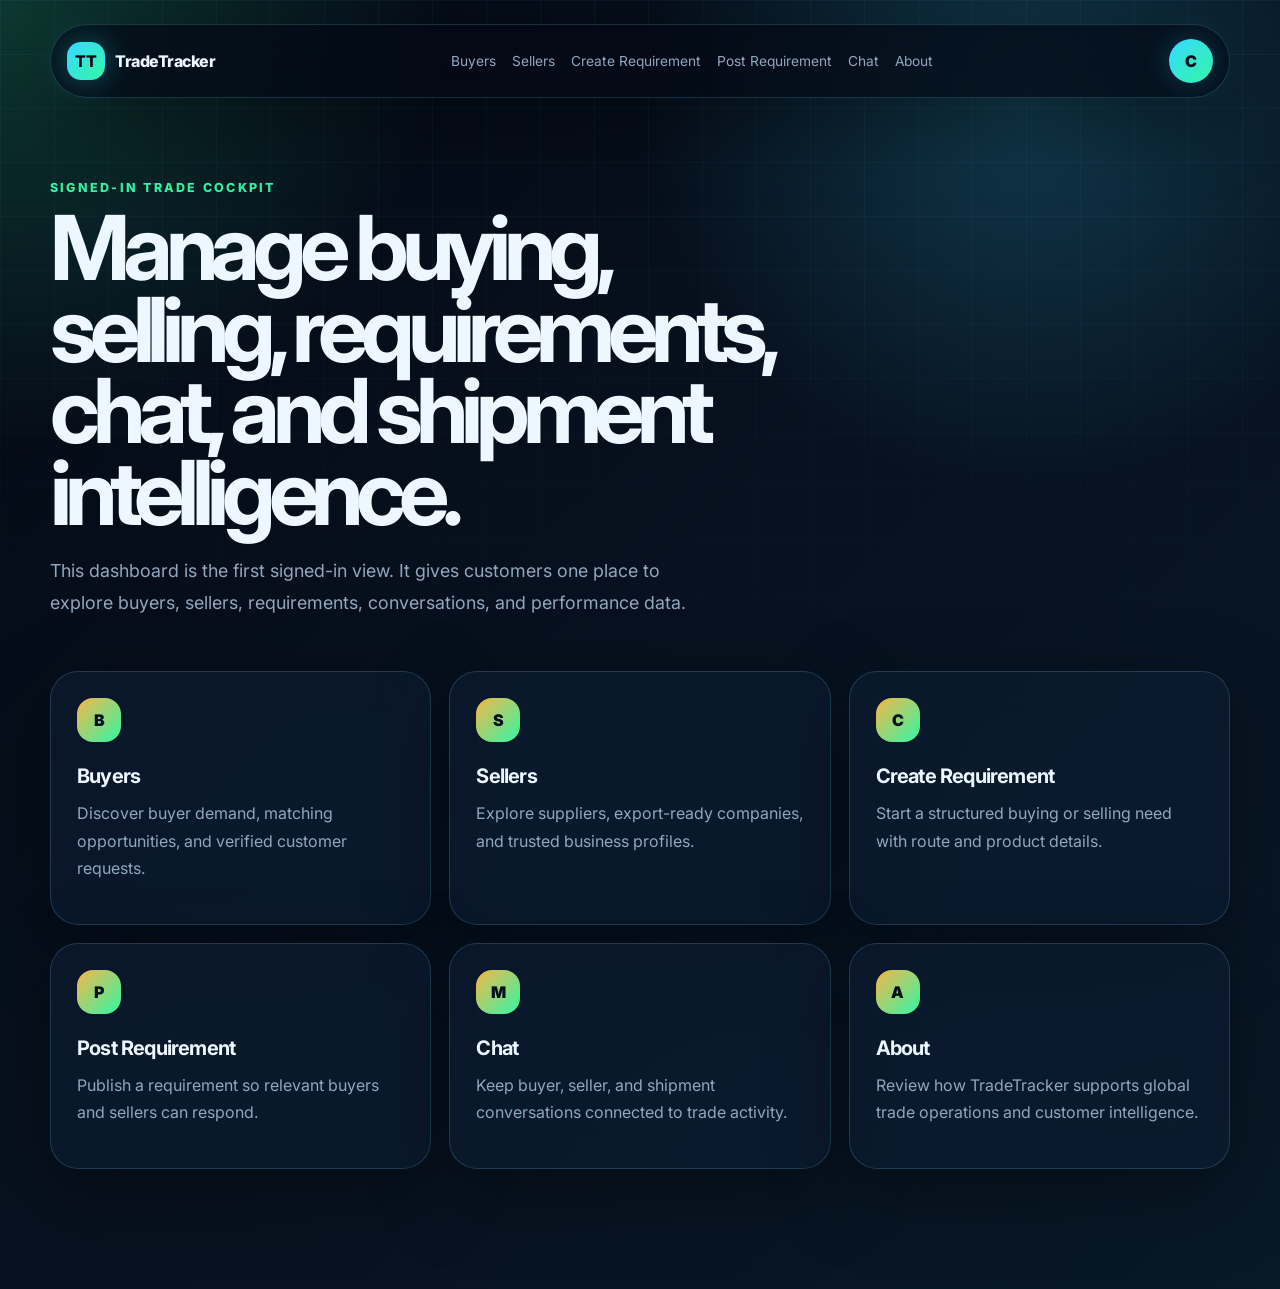
==== src/main/resources/static/dashboard.html @ 4f03a793 "All the New File" ====
<!DOCTYPE html>
<html lang="en">
<head>
    <meta charset="UTF-8">
    <meta name="viewport" content="width=device-width, initial-scale=1.0">
    <title>Dashboard | TradeTracker</title>
    <link rel="preconnect" href="https://fonts.googleapis.com">
    <link rel="preconnect" href="https://fonts.gstatic.com" crossorigin>
    <link href="https://fonts.googleapis.com/css2?family=Inter:wght@400;500;600;700;800&display=swap" rel="stylesheet">
    <link rel="stylesheet" href="styles.css">
</head>
<body>
    <div class="page-shell">
        <header class="site-header dashboard-header">
            <a class="brand" href="dashboard.html" aria-label="TradeTracker dashboard">
                <span class="brand-mark">TT</span>
                <span>TradeTracker</span>
            </a>
            <nav class="nav-links dashboard-nav" aria-label="Dashboard navigation">
                <a href="#buyers">Buyers</a>
                <a href="#sellers">Sellers</a>
                <a href="#create-requirement">Create Requirement</a>
                <a href="#post-requirement">Post Requirement</a>
                <a href="#chat">Chat</a>
                <a href="#about">About</a>
            </nav>
            <div class="user-menu">
                <button class="user-menu-button" type="button" aria-label="Open user menu" aria-expanded="false">
                    <span id="userInitial">U</span>
                </button>
                <div class="user-dropdown" id="userDropdown">
                    <p class="user-name" id="dashboardUserName">Customer</p>
                    <a href="#profile">Profile</a>
                    <a href="#previous-shipments">Previous Shipments</a>
                    <a href="#revenue">Revenue</a>
                    <a href="#analytics">Analytics</a>
                    <a href="#current-shipments">Current Shipments</a>
                </div>
            </div>
        </header>

        <main>
            <section class="dashboard-hero">
                <p class="eyebrow">Signed-in trade cockpit</p>
                <h1>Manage buying, selling, requirements, chat, and shipment intelligence.</h1>
                <p class="hero-text">
                    This dashboard is the first signed-in view. It gives customers one place to explore buyers,
                    sellers, requirements, conversations, and performance data.
                </p>
            </section>

            <section class="dashboard-grid">
                <article class="dashboard-card" id="buyers">
                    <span class="card-icon">B</span>
                    <h3>Buyers</h3>
                    <p>Discover buyer demand, matching opportunities, and verified customer requests.</p>
                </article>
                <article class="dashboard-card" id="sellers">
                    <span class="card-icon">S</span>
                    <h3>Sellers</h3>
                    <p>Explore suppliers, export-ready companies, and trusted business profiles.</p>
                </article>
                <article class="dashboard-card" id="create-requirement">
                    <span class="card-icon">C</span>
                    <h3>Create Requirement</h3>
                    <p>Start a structured buying or selling need with route and product details.</p>
                </article>
                <article class="dashboard-card" id="post-requirement">
                    <span class="card-icon">P</span>
                    <h3>Post Requirement</h3>
                    <p>Publish a requirement so relevant buyers and sellers can respond.</p>
                </article>
                <article class="dashboard-card" id="chat">
                    <span class="card-icon">M</span>
                    <h3>Chat</h3>
                    <p>Keep buyer, seller, and shipment conversations connected to trade activity.</p>
                </article>
                <article class="dashboard-card" id="about">
                    <span class="card-icon">A</span>
                    <h3>About</h3>
                    <p>Review how TradeTracker supports global trade operations and customer intelligence.</p>
                </article>
            </section>
        </main>
    </div>

    <script src="app.js"></script>
</body>
</html>
---- src/main/resources/static/styles.css ----
:root {
    --bg: #07111f;
    --bg-deep: #040914;
    --panel: rgba(13, 28, 49, 0.74);
    --panel-strong: rgba(17, 38, 64, 0.92);
    --line: rgba(120, 220, 255, 0.18);
    --text: #ecf7ff;
    --muted: #91a7bd;
    --cyan: #38d9ff;
    --emerald: #31f7a5;
    --amber: #f6b64a;
    --danger: #ff6b8a;
    --shadow: 0 24px 80px rgba(0, 0, 0, 0.38);
}

* {
    box-sizing: border-box;
}

html {
    scroll-behavior: smooth;
}

body {
    min-height: 100vh;
    margin: 0;
    color: var(--text);
    font-family: "Inter", system-ui, -apple-system, BlinkMacSystemFont, "Segoe UI", sans-serif;
    overflow-x: hidden;
    background:
        radial-gradient(circle at top left, rgba(49, 247, 165, 0.2), transparent 28rem),
        radial-gradient(circle at 80% 8%, rgba(56, 217, 255, 0.2), transparent 24rem),
        linear-gradient(135deg, var(--bg-deep), var(--bg) 48%, #081827);
}

body::before {
    position: fixed;
    inset: 0;
    z-index: 0;
    pointer-events: none;
    content: "";
    background-image:
        linear-gradient(rgba(120, 220, 255, 0.06) 1px, transparent 1px),
        linear-gradient(90deg, rgba(120, 220, 255, 0.06) 1px, transparent 1px);
    background-size: 54px 54px;
    mask-image: linear-gradient(to bottom, rgba(0, 0, 0, 0.9), transparent 82%);
}

a {
    color: inherit;
    text-decoration: none;
}

.page-shell {
    position: relative;
    z-index: 2;
    width: min(1180px, calc(100% - 40px));
    margin: 0 auto;
    padding: 24px 0 64px;
}

.site-header {
    position: sticky;
    top: 16px;
    z-index: 10;
    display: flex;
    align-items: center;
    justify-content: space-between;
    gap: 24px;
    padding: 14px 16px;
    border: 1px solid var(--line);
    border-radius: 999px;
    background: rgba(4, 9, 20, 0.72);
    box-shadow: var(--shadow);
    backdrop-filter: blur(18px);
}

.brand,
.nav-links,
.hero-actions,
.trust-row {
    display: flex;
    align-items: center;
}

.brand {
    gap: 10px;
    font-weight: 800;
    letter-spacing: -0.03em;
}

.brand-mark {
    display: grid;
    width: 38px;
    height: 38px;
    place-items: center;
    border: 1px solid rgba(56, 217, 255, 0.45);
    border-radius: 14px;
    color: var(--bg-deep);
    background: linear-gradient(135deg, var(--cyan), var(--emerald));
    box-shadow: 0 0 30px rgba(56, 217, 255, 0.35);
}

.nav-links {
    gap: 22px;
    color: var(--muted);
    font-size: 0.92rem;
}

.nav-links a:hover {
    color: var(--text);
}

.header-action,
.primary-button,
.secondary-button {
    border-radius: 999px;
    font-weight: 700;
}

.header-action {
    padding: 11px 16px;
    color: #04101b;
    background: var(--emerald);
}

.hero-section {
    display: grid;
    grid-template-columns: minmax(0, 1fr) minmax(360px, 0.86fr);
    gap: 34px;
    align-items: center;
    padding: 82px 0 56px;
}

.eyebrow,
.panel-label {
    margin: 0 0 12px;
    color: var(--emerald);
    font-size: 0.78rem;
    font-weight: 800;
    letter-spacing: 0.18em;
    text-transform: uppercase;
}

h1,
h2,
h3,
p {
    margin-top: 0;
}

h1 {
    max-width: 760px;
    margin-bottom: 22px;
    font-size: clamp(3rem, 7vw, 5.9rem);
    line-height: 0.91;
    letter-spacing: -0.08em;
}

h2 {
    margin-bottom: 14px;
    font-size: clamp(2rem, 4vw, 3.2rem);
    line-height: 1;
    letter-spacing: -0.06em;
}

h3 {
    margin-bottom: 12px;
    font-size: 1.25rem;
    letter-spacing: -0.04em;
}

.hero-text {
    max-width: 660px;
    color: var(--muted);
    font-size: 1.12rem;
    line-height: 1.8;
}

.hero-actions {
    flex-wrap: wrap;
    gap: 14px;
    margin: 34px 0 24px;
}

.primary-button,
.secondary-button {
    display: inline-flex;
    align-items: center;
    justify-content: center;
    min-height: 48px;
    padding: 0 20px;
}

.primary-button {
    color: #03111b;
    background: linear-gradient(135deg, var(--cyan), var(--emerald));
    box-shadow: 0 0 34px rgba(56, 217, 255, 0.28);
}

.secondary-button {
    border: 1px solid var(--line);
    color: var(--text);
    background: rgba(255, 255, 255, 0.04);
}

.trust-row {
    flex-wrap: wrap;
    gap: 10px;
}

.trust-row span {
    padding: 9px 12px;
    border: 1px solid rgba(145, 167, 189, 0.18);
    border-radius: 999px;
    color: var(--muted);
    background: rgba(255, 255, 255, 0.035);
    font-size: 0.84rem;
}

.dashboard-preview,
.workflow-card,
.signal-panel,
.signal-stack,
.activity-feed {
    border: 1px solid var(--line);
    background: var(--panel);
    box-shadow: var(--shadow);
    backdrop-filter: blur(20px);
}

.dashboard-preview {
    position: relative;
    overflow: hidden;
    padding: 26px;
    border-radius: 32px;
}

.dashboard-preview::before {
    position: absolute;
    inset: 0;
    pointer-events: none;
    content: "";
    background:
        radial-gradient(circle at 28% 28%, rgba(56, 217, 255, 0.2), transparent 12rem),
        radial-gradient(circle at 76% 70%, rgba(49, 247, 165, 0.16), transparent 12rem);
}

.dashboard-topline,
.metric-grid,
.route-map {
    position: relative;
}

.dashboard-topline {
    display: flex;
    justify-content: space-between;
    gap: 20px;
}

.dashboard-topline h2 {
    margin-bottom: 0;
    font-size: 1.5rem;
}

.status-pill {
    align-self: flex-start;
    padding: 8px 12px;
    border: 1px solid rgba(49, 247, 165, 0.45);
    border-radius: 999px;
    color: var(--emerald);
    background: rgba(49, 247, 165, 0.09);
    font-size: 0.8rem;
    font-weight: 800;
}

.route-map {
    display: flex;
    align-items: center;
    margin: 42px 0;
}

.node {
    display: block;
    width: 18px;
    height: 18px;
    border: 3px solid var(--bg-deep);
    border-radius: 999px;
    box-shadow: 0 0 28px currentColor;
}

.node-origin {
    color: var(--emerald);
    background: var(--emerald);
}

.node-mid {
    width: 14px;
    height: 14px;
    color: var(--amber);
    background: var(--amber);
}

.node-destination {
    color: var(--cyan);
    background: var(--cyan);
}

.route-line {
    flex: 1;
    height: 2px;
    background: linear-gradient(90deg, var(--emerald), var(--cyan));
    box-shadow: 0 0 22px rgba(56, 217, 255, 0.45);
}

.route-line-short {
    flex: 0.55;
}

.metric-grid {
    display: grid;
    grid-template-columns: repeat(2, minmax(0, 1fr));
    gap: 14px;
}

.metric-card {
    padding: 18px;
    border: 1px solid rgba(255, 255, 255, 0.08);
    border-radius: 22px;
    background: rgba(255, 255, 255, 0.055);
}

.metric-card span,
.metric-card small {
    display: block;
    color: var(--muted);
}

.metric-card strong {
    display: block;
    margin: 10px 0 4px;
    color: var(--text);
    font-size: 2rem;
    letter-spacing: -0.06em;
}

.warning-card strong {
    color: var(--amber);
}

.workflow-section,
.signals-section,
.activity-section {
    padding: 48px 0;
}

.section-heading {
    max-width: 680px;
    margin-bottom: 24px;
}

.workflow-grid,
.signals-section {
    display: grid;
    grid-template-columns: repeat(2, minmax(0, 1fr));
    gap: 20px;
}

.workflow-card {
    padding: 28px;
    border-radius: 28px;
    transition: border-color 180ms ease, transform 180ms ease, background 180ms ease;
}

.workflow-card:hover,
.workflow-card.active {
    border-color: rgba(56, 217, 255, 0.52);
    background: var(--panel-strong);
    transform: translateY(-4px);
}

.card-icon {
    display: grid;
    width: 44px;
    height: 44px;
    margin-bottom: 22px;
    place-items: center;
    border-radius: 16px;
    color: #04101b;
    background: linear-gradient(135deg, var(--amber), var(--emerald));
    font-weight: 900;
}

.workflow-card p,
.signal-panel p,
.signal-item p {
    color: var(--muted);
    line-height: 1.7;
}

.workflow-card ul {
    display: grid;
    gap: 10px;
    margin: 20px 0 0;
    padding: 0;
    color: var(--text);
    list-style: none;
}

.workflow-card li::before {
    margin-right: 10px;
    color: var(--emerald);
    content: ">";
}

.signal-panel,
.signal-stack,
.activity-feed {
    border-radius: 30px;
}

.signal-panel {
    min-height: 100%;
    padding: 34px;
}

.signal-stack {
    display: grid;
    gap: 14px;
    padding: 18px;
}

.signal-item {
    display: flex;
    gap: 14px;
    padding: 18px;
    border: 1px solid rgba(255, 255, 255, 0.07);
    border-radius: 22px;
    background: rgba(255, 255, 255, 0.045);
}

.signal-item p {
    margin-bottom: 0;
}

.signal-dot {
    width: 12px;
    height: 12px;
    margin-top: 6px;
    border-radius: 999px;
    box-shadow: 0 0 24px currentColor;
}

.emerald {
    color: var(--emerald);
    background: var(--emerald);
}

.amber {
    color: var(--amber);
    background: var(--amber);
}

.cyan {
    color: var(--cyan);
    background: var(--cyan);
}

.activity-feed {
    overflow: hidden;
}

.activity-feed article {
    display: grid;
    grid-template-columns: 80px 1fr;
    gap: 16px;
    padding: 20px 24px;
    border-bottom: 1px solid rgba(255, 255, 255, 0.08);
}

.activity-feed article:last-child {
    border-bottom: 0;
}

.activity-feed span {
    color: var(--cyan);
    font-weight: 800;
}

.activity-feed p {
    margin-bottom: 0;
    color: var(--muted);
}

.auth-shell {
    min-height: 100vh;
}

.auth-layout {
    display: grid;
    grid-template-columns: minmax(0, 1fr) minmax(340px, 0.72fr);
    gap: 34px;
    align-items: center;
    padding: 82px 0 56px;
}

.auth-copy h1 {
    max-width: 720px;
}

.auth-benefits {
    display: grid;
    gap: 14px;
    max-width: 680px;
    margin-top: 34px;
}

.auth-benefits article,
.auth-panel {
    border: 1px solid var(--line);
    background: var(--panel);
    box-shadow: var(--shadow);
    backdrop-filter: blur(20px);
}

.auth-benefits article {
    display: flex;
    gap: 14px;
    padding: 18px;
    border-radius: 22px;
}

.auth-benefits p {
    margin-bottom: 0;
    color: var(--muted);
    line-height: 1.6;
}

.auth-panel {
    padding: 30px;
    border-radius: 32px;
}

.auth-panel h2 {
    font-size: clamp(2rem, 4vw, 2.8rem);
}

.auth-form {
    display: grid;
    gap: 12px;
    margin-top: 24px;
}

.auth-form label {
    color: var(--text);
    font-size: 0.9rem;
    font-weight: 800;
}

.auth-form input,
.auth-form select {
    width: 100%;
    min-height: 50px;
    border: 1px solid rgba(120, 220, 255, 0.2);
    border-radius: 16px;
    color: var(--text);
    background: rgba(255, 255, 255, 0.055);
    font: inherit;
    outline: none;
    padding: 0 14px;
}

.auth-form input:focus,
.auth-form select:focus {
    border-color: rgba(56, 217, 255, 0.7);
    box-shadow: 0 0 0 4px rgba(56, 217, 255, 0.12);
}

.auth-form option {
    color: #04101b;
}

.auth-submit {
    width: 100%;
    border: 0;
    cursor: pointer;
    font: inherit;
    margin-top: 10px;
}

.auth-note {
    margin: 18px 0 0;
    color: var(--muted);
    font-size: 0.9rem;
    line-height: 1.6;
}

.auth-note a {
    color: var(--cyan);
    font-weight: 800;
}

.form-row {
    display: grid;
    grid-template-columns: repeat(2, minmax(0, 1fr));
    gap: 12px;
}

.checkbox-field {
    display: flex;
    align-items: center;
    gap: 10px;
    color: var(--muted);
    cursor: pointer;
    line-height: 1.5;
}

.checkbox-field input {
    width: 18px;
    min-height: 18px;
    accent-color: var(--emerald);
}

.auth-message {
    min-height: 22px;
    margin: 16px 0 0;
    color: var(--muted);
    font-size: 0.92rem;
    line-height: 1.5;
}

.auth-message.success {
    color: var(--emerald);
}

.auth-message.error {
    color: var(--danger);
}

.dashboard-header {
    align-items: center;
}

.dashboard-nav {
    gap: 16px;
    font-size: 0.86rem;
}

.dashboard-hero {
    max-width: 900px;
    padding: 82px 0 34px;
}

.dashboard-grid {
    display: grid;
    grid-template-columns: repeat(3, minmax(0, 1fr));
    gap: 18px;
    padding-bottom: 56px;
}

.dashboard-card {
    min-height: 220px;
    padding: 26px;
    border: 1px solid var(--line);
    border-radius: 28px;
    background: var(--panel);
    box-shadow: var(--shadow);
    backdrop-filter: blur(20px);
}

.dashboard-card p {
    color: var(--muted);
    line-height: 1.7;
}

.user-menu {
    position: relative;
}

.user-menu-button {
    display: grid;
    width: 44px;
    height: 44px;
    place-items: center;
    border: 1px solid rgba(56, 217, 255, 0.4);
    border-radius: 999px;
    color: #04101b;
    background: linear-gradient(135deg, var(--cyan), var(--emerald));
    box-shadow: 0 0 28px rgba(56, 217, 255, 0.24);
    cursor: pointer;
    font: inherit;
    font-weight: 900;
}

.user-dropdown {
    position: absolute;
    top: calc(100% + 12px);
    right: 0;
    z-index: 20;
    display: none;
    min-width: 230px;
    padding: 12px;
    border: 1px solid var(--line);
    border-radius: 22px;
    background: rgba(4, 9, 20, 0.94);
    box-shadow: var(--shadow);
    backdrop-filter: blur(18px);
}

.user-menu.open .user-dropdown {
    display: grid;
    gap: 4px;
}

.user-name {
    margin: 0 0 8px;
    padding: 8px 10px 12px;
    border-bottom: 1px solid rgba(255, 255, 255, 0.08);
    color: var(--emerald);
    font-size: 0.82rem;
    font-weight: 800;
}

.user-dropdown a {
    padding: 10px;
    border-radius: 12px;
    color: var(--muted);
    font-size: 0.92rem;
}

.user-dropdown a:hover {
    color: var(--text);
    background: rgba(255, 255, 255, 0.06);
}

@media (max-width: 900px) {
    .site-header {
        align-items: flex-start;
        border-radius: 28px;
    }

    .nav-links {
        display: none;
    }

    .hero-section,
    .auth-layout,
    .workflow-grid,
    .dashboard-grid,
    .signals-section {
        grid-template-columns: 1fr;
    }

    .hero-section,
    .auth-layout {
        padding-top: 58px;
    }
}

@media (max-width: 560px) {
    .page-shell {
        width: min(100% - 28px, 1180px);
    }

    .site-header,
    .hero-actions {
        align-items: stretch;
        flex-direction: column;
    }

    h1 {
        font-size: 3.1rem;
    }

    .dashboard-preview,
    .dashboard-card,
    .auth-panel,
    .workflow-card,
    .signal-panel {
        padding: 22px;
    }

    .metric-grid,
    .form-row,
    .activity-feed article {
        grid-template-columns: 1fr;
    }
}
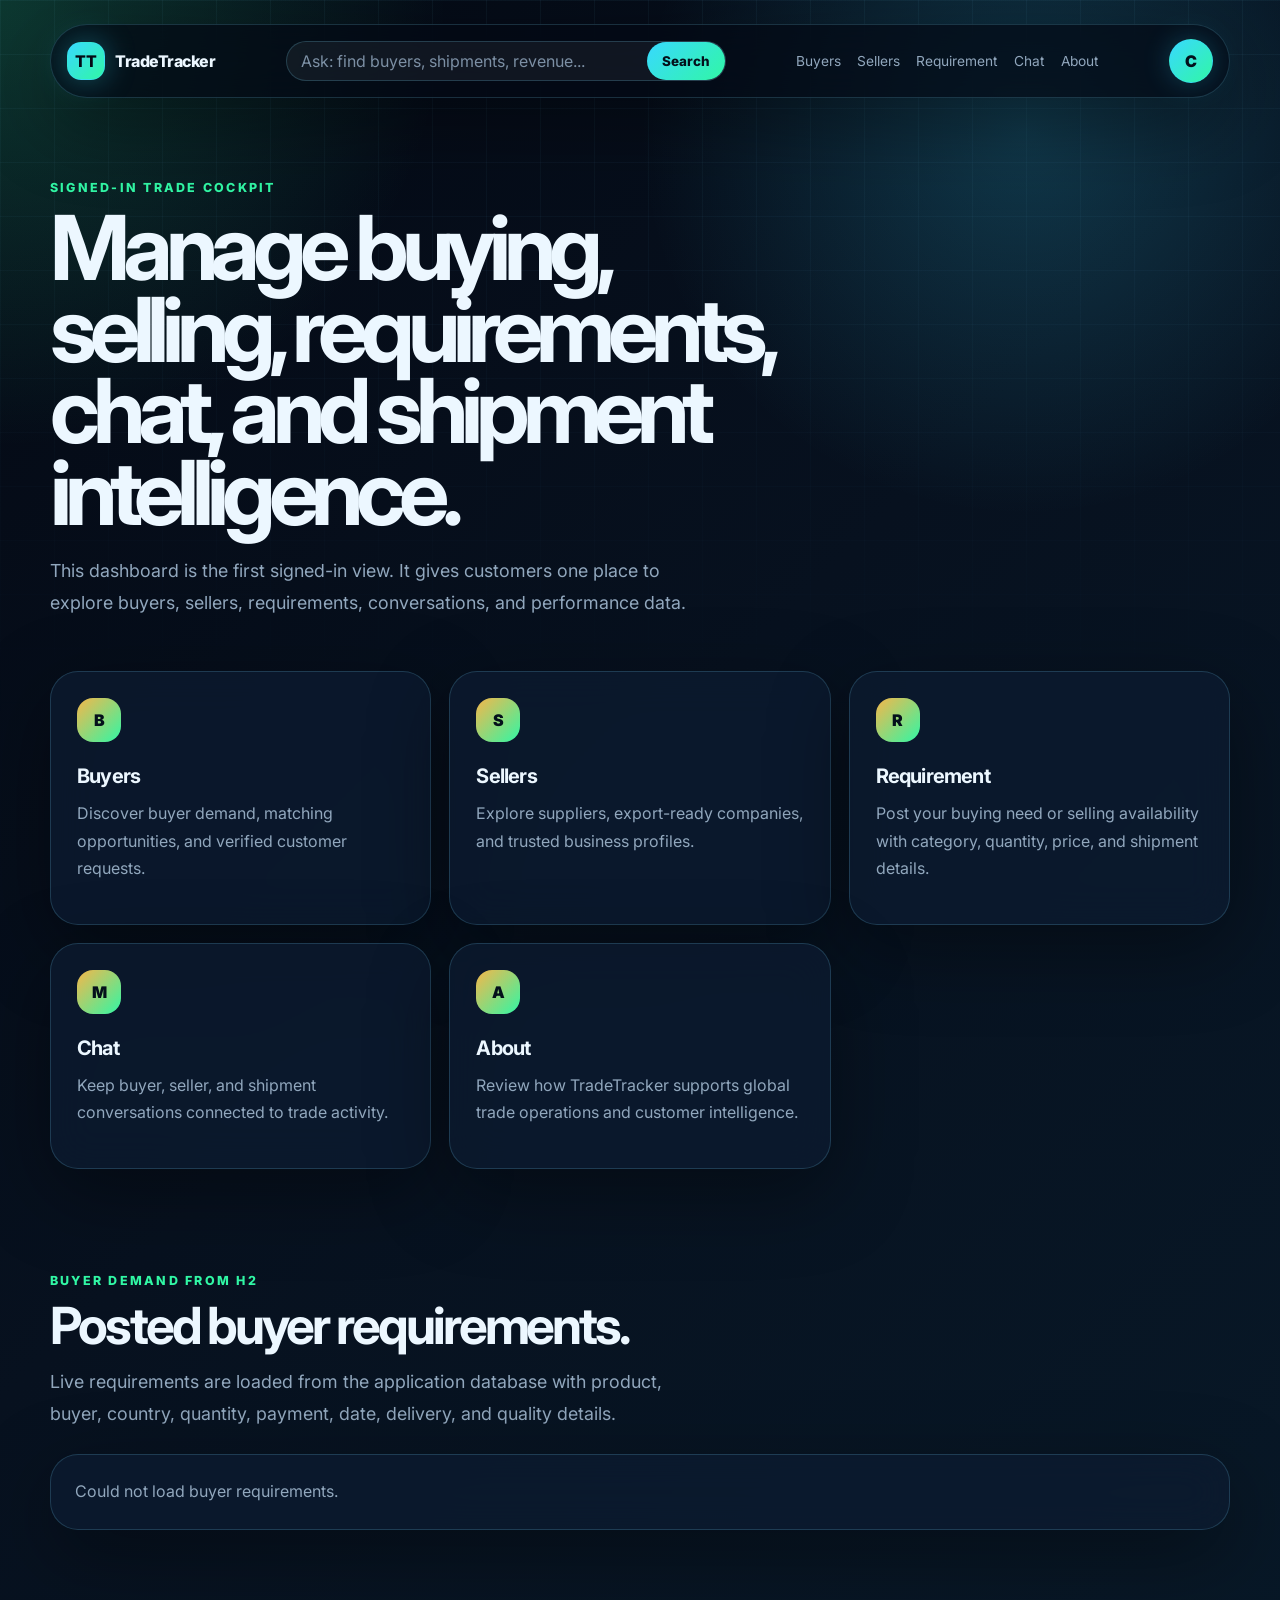
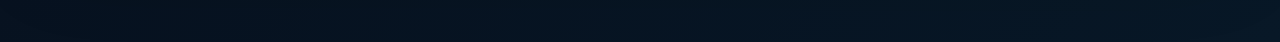
==== commit a2da2d6c: "updated changes" ====
--- a/src/main/resources/static/dashboard.html
+++ b/src/main/resources/static/dashboard.html
@@ -16,12 +16,26 @@
                 <span class="brand-mark">TT</span>
                 <span>TradeTracker</span>
             </a>
+            <form class="header-search" id="appSearchForm" role="search">
+                <label class="visually-hidden" for="appSearchInput">Search TradeTracker</label>
+                <input
+                    id="appSearchInput"
+                    type="search"
+                    name="q"
+                    autocomplete="off"
+                    placeholder="Ask: find buyers, shipments, revenue..."
+                    aria-describedby="appSearchHint"
+                >
+                <button type="submit">Search</button>
+                <div class="search-results" id="appSearchResults" aria-live="polite">
+                    <p id="appSearchHint">Try natural language like "show active shipments" or "where is revenue?".</p>
+                </div>
+            </form>
             <nav class="nav-links dashboard-nav" aria-label="Dashboard navigation">
                 <a href="#buyers">Buyers</a>
-                <a href="#sellers">Sellers</a>
-                <a href="#create-requirement">Create Requirement</a>
-                <a href="#post-requirement">Post Requirement</a>
-                <a href="#chat">Chat</a>
+                <a href="sellers.html">Sellers</a>
+                <a href="requirements.html">Requirement</a>
+                <a href="chat.html">Chat</a>
                 <a href="#about">About</a>
             </nav>
             <div class="user-menu">
@@ -35,6 +49,7 @@
                     <a href="#revenue">Revenue</a>
                     <a href="#analytics">Analytics</a>
                     <a href="#current-shipments">Current Shipments</a>
+                    <button class="logout-button" id="logoutButton" type="button">Logout</button>
                 </div>
             </div>
         </header>
@@ -50,36 +65,47 @@
             </section>
 
             <section class="dashboard-grid">
-                <article class="dashboard-card" id="buyers">
+                <a class="dashboard-card" id="buyers" href="requirements.html">
                     <span class="card-icon">B</span>
                     <h3>Buyers</h3>
                     <p>Discover buyer demand, matching opportunities, and verified customer requests.</p>
-                </article>
-                <article class="dashboard-card" id="sellers">
+                </a>
+                <a class="dashboard-card" id="sellers" href="sellers.html">
                     <span class="card-icon">S</span>
                     <h3>Sellers</h3>
                     <p>Explore suppliers, export-ready companies, and trusted business profiles.</p>
-                </article>
-                <article class="dashboard-card" id="create-requirement">
-                    <span class="card-icon">C</span>
-                    <h3>Create Requirement</h3>
-                    <p>Start a structured buying or selling need with route and product details.</p>
-                </article>
-                <article class="dashboard-card" id="post-requirement">
-                    <span class="card-icon">P</span>
-                    <h3>Post Requirement</h3>
-                    <p>Publish a requirement so relevant buyers and sellers can respond.</p>
-                </article>
-                <article class="dashboard-card" id="chat">
+                </a>
+                <a class="dashboard-card" id="requirement" href="requirements.html">
+                    <span class="card-icon">R</span>
+                    <h3>Requirement</h3>
+                    <p>Post your buying need or selling availability with category, quantity, price, and shipment details.</p>
+                </a>
+                <a class="dashboard-card" id="chat" href="chat.html">
                     <span class="card-icon">M</span>
                     <h3>Chat</h3>
                     <p>Keep buyer, seller, and shipment conversations connected to trade activity.</p>
-                </article>
+                </a>
                 <article class="dashboard-card" id="about">
                     <span class="card-icon">A</span>
                     <h3>About</h3>
                     <p>Review how TradeTracker supports global trade operations and customer intelligence.</p>
                 </article>
+            </section>
+
+            <section class="buyer-requirements-section" id="buyer-requirements" aria-labelledby="buyerRequirementsTitle">
+                <div class="section-heading">
+                    <p class="eyebrow">Buyer demand from H2</p>
+                    <h2 id="buyerRequirementsTitle">Posted buyer requirements.</h2>
+                    <p class="hero-text">
+                        Live requirements are loaded from the application database with product, buyer, country,
+                        quantity, payment, date, delivery, and quality details.
+                    </p>
+                </div>
+                <div class="buyer-requirements-grid" id="buyerRequirementsGrid">
+                    <article class="requirement-card loading-card">
+                        <p>Loading buyer requirements...</p>
+                    </article>
+                </div>
             </section>
         </main>
     </div>
--- a/src/main/resources/static/styles.css
+++ b/src/main/resources/static/styles.css
@@ -75,6 +75,15 @@
     backdrop-filter: blur(18px);
 }
 
+.visually-hidden {
+    position: absolute;
+    width: 1px;
+    height: 1px;
+    overflow: hidden;
+    clip: rect(0, 0, 0, 0);
+    white-space: nowrap;
+}
+
 .brand,
 .nav-links,
 .hero-actions,
@@ -109,6 +118,112 @@
 
 .nav-links a:hover {
     color: var(--text);
+}
+
+.header-search {
+    position: relative;
+    display: flex;
+    flex: 1;
+    max-width: 440px;
+    min-width: 250px;
+    border: 1px solid rgba(120, 220, 255, 0.2);
+    border-radius: 999px;
+    background: rgba(255, 255, 255, 0.055);
+}
+
+.header-search:focus-within {
+    border-color: rgba(56, 217, 255, 0.7);
+    box-shadow: 0 0 0 4px rgba(56, 217, 255, 0.12);
+}
+
+.header-search input {
+    width: 100%;
+    min-width: 0;
+    border: 0;
+    color: var(--text);
+    background: transparent;
+    font: inherit;
+    outline: 0;
+    padding: 0 14px;
+}
+
+.header-search input::placeholder {
+    color: rgba(145, 167, 189, 0.84);
+}
+
+.header-search button {
+    border: 0;
+    border-radius: 999px;
+    color: #04101b;
+    background: linear-gradient(135deg, var(--cyan), var(--emerald));
+    cursor: pointer;
+    font: inherit;
+    font-size: 0.84rem;
+    font-weight: 800;
+    padding: 11px 15px;
+}
+
+.search-results {
+    position: absolute;
+    top: calc(100% + 12px);
+    right: 0;
+    left: 0;
+    z-index: 30;
+    display: none;
+    min-width: min(440px, calc(100vw - 40px));
+    padding: 12px;
+    border: 1px solid var(--line);
+    border-radius: 22px;
+    background: rgba(4, 9, 20, 0.96);
+    box-shadow: var(--shadow);
+    backdrop-filter: blur(18px);
+}
+
+.header-search:focus-within .search-results,
+.header-search:hover .search-results {
+    display: block;
+}
+
+.search-results p {
+    margin: 0;
+    color: var(--muted);
+    font-size: 0.84rem;
+    line-height: 1.5;
+}
+
+.search-result-list {
+    display: grid;
+    gap: 6px;
+    margin-top: 10px;
+}
+
+.search-result-item {
+    display: grid;
+    gap: 3px;
+    padding: 10px;
+    border-radius: 14px;
+    background: rgba(255, 255, 255, 0.045);
+}
+
+.search-result-item:hover {
+    background: rgba(56, 217, 255, 0.1);
+}
+
+.search-result-item span {
+    color: var(--emerald);
+    font-size: 0.7rem;
+    font-weight: 800;
+    letter-spacing: 0.12em;
+    text-transform: uppercase;
+}
+
+.search-result-item strong {
+    font-size: 0.94rem;
+}
+
+.search-result-item small {
+    color: var(--muted);
+    line-height: 1.45;
 }
 
 .header-action,
@@ -350,7 +465,8 @@
 
 .workflow-section,
 .signals-section,
-.activity-section {
+.activity-section,
+.buyer-requirements-section {
     padding: 48px 0;
 }
 
@@ -659,6 +775,7 @@
 }
 
 .dashboard-card {
+    display: block;
     min-height: 220px;
     padding: 26px;
     border: 1px solid var(--line);
@@ -668,9 +785,347 @@
     backdrop-filter: blur(20px);
 }
 
+.dashboard-card:hover {
+    border-color: rgba(56, 217, 255, 0.52);
+    background: var(--panel-strong);
+}
+
 .dashboard-card p {
     color: var(--muted);
     line-height: 1.7;
+}
+
+.form-and-feed-layout {
+    display: grid;
+    grid-template-columns: minmax(340px, 0.86fr) minmax(0, 1fr);
+    gap: 22px;
+    align-items: start;
+    padding-bottom: 56px;
+}
+
+.market-form,
+.seller-card,
+.messenger-shell,
+.conversation-list,
+.chat-panel {
+    border: 1px solid var(--line);
+    background: var(--panel);
+    box-shadow: var(--shadow);
+    backdrop-filter: blur(20px);
+}
+
+.market-form {
+    display: grid;
+    gap: 14px;
+    padding: 26px;
+    border-radius: 30px;
+}
+
+.csv-import-form {
+    margin-bottom: 24px;
+}
+
+.market-form label {
+    display: grid;
+    gap: 8px;
+    color: var(--text);
+    font-size: 0.88rem;
+    font-weight: 800;
+}
+
+.market-form input,
+.market-form select,
+.market-form textarea,
+.chat-compose input {
+    width: 100%;
+    min-height: 48px;
+    border: 1px solid rgba(120, 220, 255, 0.2);
+    border-radius: 16px;
+    color: var(--text);
+    background: rgba(255, 255, 255, 0.055);
+    font: inherit;
+    outline: none;
+    padding: 0 14px;
+}
+
+.market-form textarea {
+    min-height: 92px;
+    padding-top: 12px;
+    resize: vertical;
+}
+
+.market-form input:focus,
+.market-form select:focus,
+.market-form textarea:focus,
+.chat-compose input:focus {
+    border-color: rgba(56, 217, 255, 0.7);
+    box-shadow: 0 0 0 4px rgba(56, 217, 255, 0.12);
+}
+
+.market-form option {
+    color: #04101b;
+}
+
+.market-submit {
+    border: 0;
+    cursor: pointer;
+    font: inherit;
+}
+
+.buyer-requirements-grid {
+    display: grid;
+    grid-template-columns: repeat(2, minmax(0, 1fr));
+    gap: 18px;
+}
+
+.single-column-feed {
+    grid-template-columns: 1fr;
+}
+
+.requirement-card {
+    display: grid;
+    gap: 14px;
+    padding: 24px;
+    border: 1px solid var(--line);
+    border-radius: 28px;
+    background: var(--panel);
+    box-shadow: var(--shadow);
+    backdrop-filter: blur(20px);
+}
+
+.requirement-topline {
+    display: flex;
+    align-items: center;
+    justify-content: space-between;
+    gap: 14px;
+}
+
+.requirement-topline span,
+.requirement-topline strong {
+    border-radius: 999px;
+    font-size: 0.75rem;
+    font-weight: 800;
+}
+
+.requirement-topline span {
+    padding: 8px 10px;
+    color: #04101b;
+    background: linear-gradient(135deg, var(--amber), var(--emerald));
+}
+
+.requirement-topline strong {
+    padding: 7px 10px;
+    border: 1px solid rgba(49, 247, 165, 0.35);
+    color: var(--emerald);
+    background: rgba(49, 247, 165, 0.08);
+}
+
+.requirement-card h3 {
+    margin-bottom: 0;
+}
+
+.requirement-card p {
+    margin-bottom: 0;
+    color: var(--muted);
+    line-height: 1.6;
+}
+
+.requirement-details {
+    display: grid;
+    grid-template-columns: repeat(2, minmax(0, 1fr));
+    gap: 10px;
+    margin: 0;
+}
+
+.requirement-details div {
+    padding: 12px;
+    border: 1px solid rgba(255, 255, 255, 0.07);
+    border-radius: 16px;
+    background: rgba(255, 255, 255, 0.045);
+}
+
+.requirement-details dt {
+    margin-bottom: 5px;
+    color: var(--muted);
+    font-size: 0.74rem;
+    font-weight: 800;
+    letter-spacing: 0.08em;
+    text-transform: uppercase;
+}
+
+.requirement-details dd {
+    margin: 0;
+    color: var(--text);
+    font-size: 0.92rem;
+    line-height: 1.4;
+}
+
+.loading-card {
+    grid-column: 1 / -1;
+}
+
+.seller-grid {
+    display: grid;
+    grid-template-columns: repeat(2, minmax(0, 1fr));
+    gap: 18px;
+    padding-bottom: 56px;
+}
+
+.seller-card {
+    display: grid;
+    gap: 14px;
+    padding: 24px;
+    border-radius: 28px;
+}
+
+.seller-product-image {
+    width: 100%;
+    height: 190px;
+    object-fit: cover;
+    border: 1px solid rgba(120, 220, 255, 0.16);
+    border-radius: 22px;
+    background: rgba(255, 255, 255, 0.04);
+}
+
+.seller-card h3,
+.seller-card p {
+    margin-bottom: 0;
+}
+
+.seller-card p {
+    color: var(--muted);
+    line-height: 1.6;
+}
+
+.seller-chat-link {
+    justify-self: start;
+}
+
+.messenger-shell {
+    display: grid;
+    grid-template-columns: 280px minmax(0, 1fr);
+    overflow: hidden;
+    border-radius: 32px;
+}
+
+.conversation-list {
+    display: grid;
+    align-content: start;
+    gap: 10px;
+    padding: 20px;
+    border-width: 0 1px 0 0;
+    border-radius: 0;
+    box-shadow: none;
+}
+
+.conversation-item {
+    border: 1px solid rgba(255, 255, 255, 0.07);
+    border-radius: 16px;
+    color: var(--muted);
+    background: rgba(255, 255, 255, 0.045);
+    cursor: pointer;
+    font: inherit;
+    font-weight: 800;
+    padding: 13px;
+    text-align: left;
+}
+
+.conversation-item.active,
+.conversation-item:hover {
+    border-color: rgba(56, 217, 255, 0.42);
+    color: var(--text);
+    background: rgba(56, 217, 255, 0.09);
+}
+
+.chat-panel {
+    display: grid;
+    grid-template-rows: auto minmax(380px, 1fr) auto;
+    border: 0;
+    border-radius: 0;
+    box-shadow: none;
+}
+
+.chat-header {
+    display: flex;
+    justify-content: space-between;
+    gap: 20px;
+    padding: 22px;
+    border-bottom: 1px solid rgba(255, 255, 255, 0.08);
+}
+
+.chat-header h2 {
+    margin-bottom: 0;
+    font-size: 1.5rem;
+}
+
+.message-thread {
+    display: flex;
+    flex-direction: column;
+    gap: 12px;
+    overflow-y: auto;
+    padding: 22px;
+}
+
+.message-bubble {
+    max-width: min(74%, 560px);
+    padding: 13px 15px;
+    border-radius: 20px;
+    background: rgba(255, 255, 255, 0.065);
+}
+
+.message-bubble.outgoing {
+    align-self: flex-end;
+    color: #04101b;
+    background: linear-gradient(135deg, var(--cyan), var(--emerald));
+}
+
+.message-bubble.incoming {
+    align-self: flex-start;
+}
+
+.message-bubble span,
+.message-bubble small {
+    display: block;
+    font-size: 0.75rem;
+    font-weight: 800;
+}
+
+.message-bubble span {
+    margin-bottom: 6px;
+    color: var(--emerald);
+}
+
+.message-bubble.outgoing span,
+.message-bubble.outgoing small {
+    color: rgba(4, 16, 27, 0.78);
+}
+
+.message-bubble p {
+    margin-bottom: 6px;
+    line-height: 1.45;
+}
+
+.message-bubble small {
+    color: var(--muted);
+}
+
+.chat-compose {
+    display: grid;
+    gap: 12px;
+    padding: 18px;
+    border-top: 1px solid rgba(255, 255, 255, 0.08);
+}
+
+.compose-row {
+    display: grid;
+    grid-template-columns: 1fr auto;
+    gap: 10px;
+}
+
+.compose-row .primary-button {
+    border: 0;
+    cursor: pointer;
+    font: inherit;
 }
 
 .user-menu {
@@ -721,22 +1176,34 @@
     font-weight: 800;
 }
 
-.user-dropdown a {
+.user-dropdown a,
+.logout-button {
     padding: 10px;
+    border: 0;
     border-radius: 12px;
     color: var(--muted);
+    background: transparent;
+    cursor: pointer;
+    font: inherit;
     font-size: 0.92rem;
-}
-
-.user-dropdown a:hover {
+    text-align: left;
+}
+
+.user-dropdown a:hover,
+.logout-button:hover {
     color: var(--text);
     background: rgba(255, 255, 255, 0.06);
+}
+
+.logout-button {
+    color: var(--danger);
 }
 
 @media (max-width: 900px) {
     .site-header {
         align-items: flex-start;
         border-radius: 28px;
+        flex-wrap: wrap;
     }
 
     .nav-links {
@@ -747,13 +1214,27 @@
     .auth-layout,
     .workflow-grid,
     .dashboard-grid,
+    .buyer-requirements-grid,
+    .form-and-feed-layout,
+    .seller-grid,
+    .messenger-shell,
     .signals-section {
         grid-template-columns: 1fr;
     }
 
+    .conversation-list {
+        border-width: 0 0 1px;
+    }
+
     .hero-section,
     .auth-layout {
         padding-top: 58px;
+    }
+
+    .header-search {
+        order: 3;
+        width: 100%;
+        max-width: none;
     }
 }
 
@@ -768,12 +1249,19 @@
         flex-direction: column;
     }
 
+    .header-search {
+        min-width: 0;
+    }
+
     h1 {
         font-size: 3.1rem;
     }
 
     .dashboard-preview,
     .dashboard-card,
+    .requirement-card,
+    .seller-card,
+    .market-form,
     .auth-panel,
     .workflow-card,
     .signal-panel {
@@ -782,7 +1270,13 @@
 
     .metric-grid,
     .form-row,
+    .requirement-details,
+    .compose-row,
     .activity-feed article {
         grid-template-columns: 1fr;
     }
-}
+
+    .message-bubble {
+        max-width: 100%;
+    }
+}
